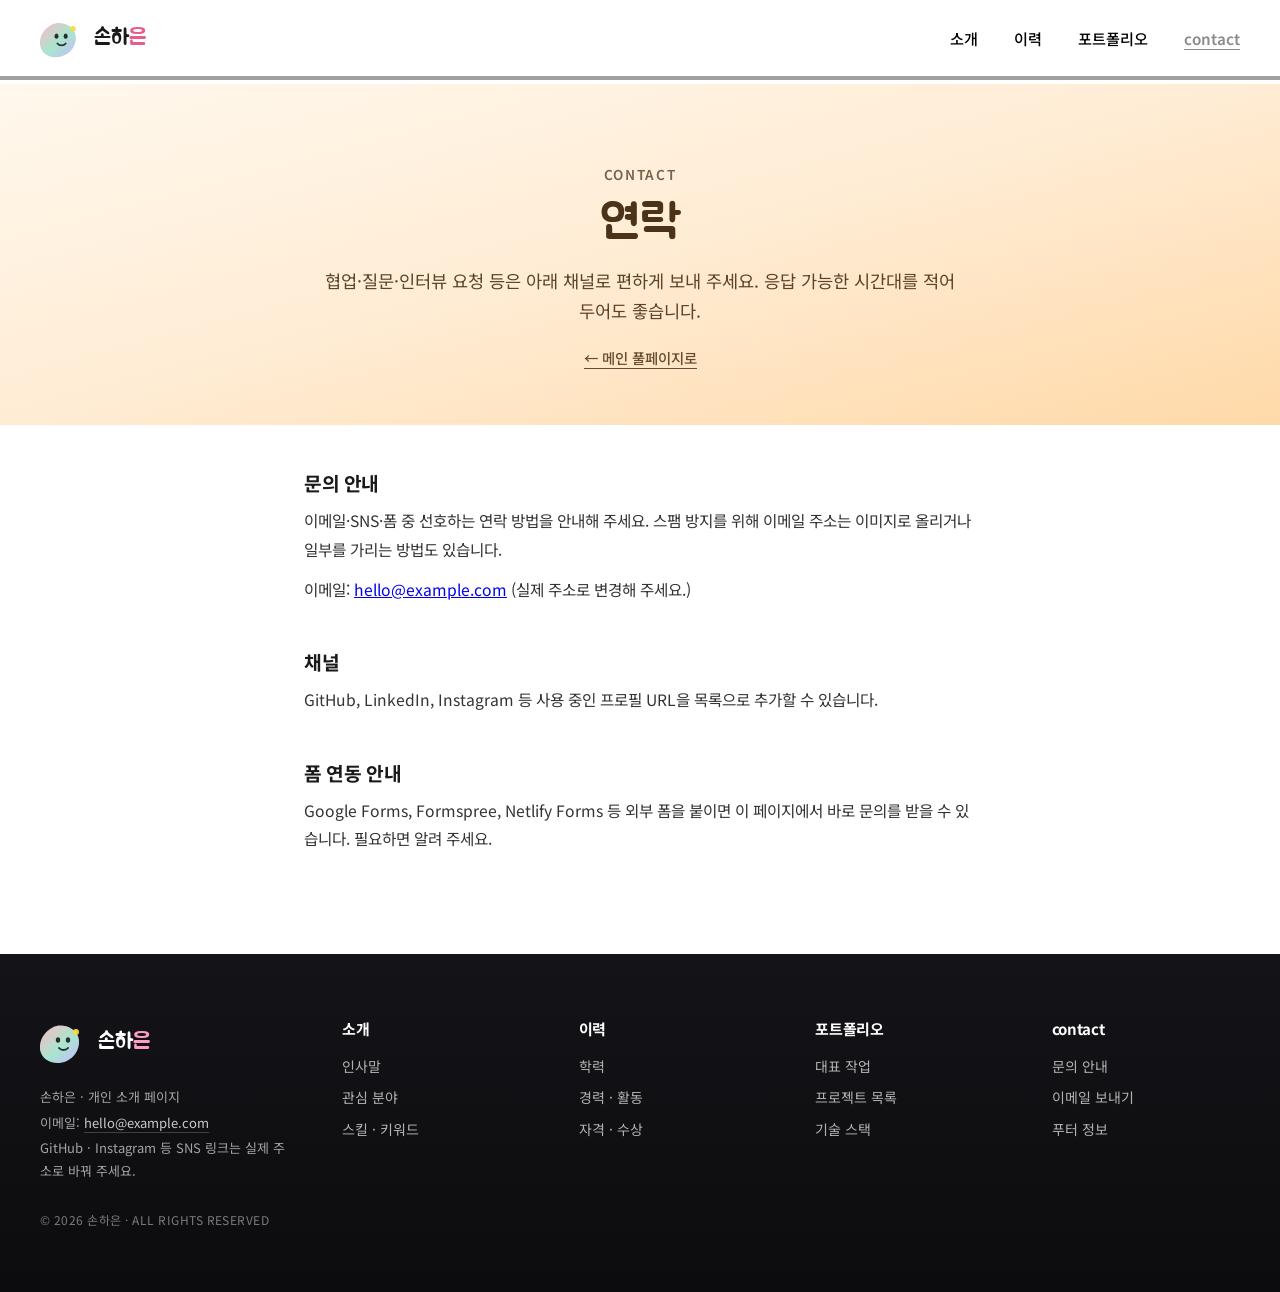
==== contact.html @ 25174fcb "first commit" ====
<!DOCTYPE html>
<html lang="ko" class="subpage">
<head>
    <meta charset="UTF-8">
    <meta name="viewport" content="width=device-width, initial-scale=1.0">
    <title>contact | 손하은</title>
    <link rel="preconnect" href="https://fonts.googleapis.com">
    <link rel="preconnect" href="https://fonts.gstatic.com" crossorigin>
    <link href="https://fonts.googleapis.com/css2?family=Jua&family=Noto+Sans+KR:wght@400;500;600;700&display=swap" rel="stylesheet">
    <link rel="stylesheet" href="styles.css">
</head>
<body>
    <header class="site-header">
        <div class="site-header__inner">
            <a href="index.html#intro" class="logo" aria-label="손하은 소개 페이지 홈">
                <svg class="logo__mark" viewBox="0 0 48 48" xmlns="http://www.w3.org/2000/svg" aria-hidden="true">
                    <defs>
                        <linearGradient id="blobGrad" x1="0%" y1="0%" x2="100%" y2="100%">
                            <stop offset="0%" style="stop-color: var(--logo-pink)" />
                            <stop offset="55%" style="stop-color: var(--logo-mint)" />
                            <stop offset="100%" style="stop-color: var(--logo-lavender)" />
                        </linearGradient>
                    </defs>
                    <path fill="url(#blobGrad)" d="M38.2 18.5c2.8 8.5-1.2 19.8-11.4 24.4-10.3 4.7-22.1 1.4-25.8-7.8-3.6-9.1 1.8-20.5 11.5-25.6 9.7-5.1 22.9.5 25.7 9z" />
                    <ellipse cx="18" cy="22" rx="2.2" ry="2.8" fill="#2d2d2d" />
                    <ellipse cx="28" cy="22" rx="2.2" ry="2.8" fill="#2d2d2d" />
                    <path d="M19 30c2.2 2.8 6.8 2.8 9 0" fill="none" stroke="#2d2d2d" stroke-width="2" stroke-linecap="round" />
                    <circle cx="36" cy="14" r="3" fill="#ffd93d" opacity="0.95" />
                </svg>
                <span class="logo__text">손하<span>은</span></span>
            </a>
            <nav aria-label="주요 메뉴">
                <ul class="nav">
                    <li><a href="intro.html">소개</a></li>
                    <li><a href="history.html">이력</a></li>
                    <li><a href="portfolio.html">포트폴리오</a></li>
                    <li><a href="contact.html" aria-current="page">contact</a></li>
                </ul>
            </nav>
        </div>
    </header>

    <main class="subpage-main">
        <header class="subpage-hero subpage-hero--contact">
            <p class="subpage-hero__eyebrow">Contact</p>
            <h1 class="subpage-hero__title">연락</h1>
            <p class="subpage-hero__lead">협업·질문·인터뷰 요청 등은 아래 채널로 편하게 보내 주세요. 응답 가능한 시간대를 적어 두어도 좋습니다.</p>
            <a href="index.html#contact" class="subpage-back">← 메인 풀페이지로</a>
        </header>

        <div class="subpage-sections">
            <article id="info" class="subpage-block">
                <h2>문의 안내</h2>
                <p>이메일·SNS·폼 중 선호하는 연락 방법을 안내해 주세요. 스팸 방지를 위해 이메일 주소는 이미지로 올리거나 일부를 가리는 방법도 있습니다.</p>
                <p>이메일: <a href="mailto:hello@example.com">hello@example.com</a> (실제 주소로 변경해 주세요.)</p>
            </article>
            <article id="channels" class="subpage-block">
                <h2>채널</h2>
                <p>GitHub, LinkedIn, Instagram 등 사용 중인 프로필 URL을 목록으로 추가할 수 있습니다.</p>
            </article>
            <article id="form-note" class="subpage-block">
                <h2>폼 연동 안내</h2>
                <p>Google Forms, Formspree, Netlify Forms 등 외부 폼을 붙이면 이 페이지에서 바로 문의를 받을 수 있습니다. 필요하면 알려 주세요.</p>
            </article>
        </div>
    </main>

    <footer class="page-footer">
        <div class="footer-grid">
            <div class="footer-brand">
                <a href="index.html#intro" class="footer-brand__logo" aria-label="손하은 소개 페이지 맨 위로">
                    <svg class="logo__mark" viewBox="0 0 48 48" xmlns="http://www.w3.org/2000/svg" aria-hidden="true">
                        <defs>
                            <linearGradient id="blobGradFooter" x1="0%" y1="0%" x2="100%" y2="100%">
                                <stop offset="0%" style="stop-color: var(--logo-pink)" />
                                <stop offset="55%" style="stop-color: var(--logo-mint)" />
                                <stop offset="100%" style="stop-color: var(--logo-lavender)" />
                            </linearGradient>
                        </defs>
                        <path fill="url(#blobGradFooter)" d="M38.2 18.5c2.8 8.5-1.2 19.8-11.4 24.4-10.3 4.7-22.1 1.4-25.8-7.8-3.6-9.1 1.8-20.5 11.5-25.6 9.7-5.1 22.9.5 25.7 9z" />
                        <ellipse cx="18" cy="22" rx="2.2" ry="2.8" fill="#2d2d2d" />
                        <ellipse cx="28" cy="22" rx="2.2" ry="2.8" fill="#2d2d2d" />
                        <path d="M19 30c2.2 2.8 6.8 2.8 9 0" fill="none" stroke="#2d2d2d" stroke-width="2" stroke-linecap="round" />
                        <circle cx="36" cy="14" r="3" fill="#ffd93d" opacity="0.95" />
                    </svg>
                    <span class="logo__text">손하<span>은</span></span>
                </a>
                <ul class="footer-brand__details">
                    <li>손하은 · 개인 소개 페이지</li>
                    <li>이메일: <a href="mailto:hello@example.com">hello@example.com</a></li>
                    <li>GitHub · Instagram 등 SNS 링크는 실제 주소로 바꿔 주세요.</li>
                </ul>
                <p class="footer-copy">© 2026 손하은 · ALL RIGHTS RESERVED</p>
            </div>
            <nav class="footer-col" aria-label="소개 하위 메뉴">
                <h3 class="footer-col__title">소개</h3>
                <ul class="footer-col__list">
                    <li><a href="intro.html#greeting">인사말</a></li>
                    <li><a href="intro.html#interests">관심 분야</a></li>
                    <li><a href="intro.html#skills">스킬 · 키워드</a></li>
                </ul>
            </nav>
            <nav class="footer-col" aria-label="이력 하위 메뉴">
                <h3 class="footer-col__title">이력</h3>
                <ul class="footer-col__list">
                    <li><a href="history.html#education">학력</a></li>
                    <li><a href="history.html#experience">경력 · 활동</a></li>
                    <li><a href="history.html#awards">자격 · 수상</a></li>
                </ul>
            </nav>
            <nav class="footer-col" aria-label="포트폴리오 하위 메뉴">
                <h3 class="footer-col__title">포트폴리오</h3>
                <ul class="footer-col__list">
                    <li><a href="portfolio.html#featured">대표 작업</a></li>
                    <li><a href="portfolio.html#projects">프로젝트 목록</a></li>
                    <li><a href="portfolio.html#stack">기술 스택</a></li>
                </ul>
            </nav>
            <nav class="footer-col" aria-label="연락 하위 메뉴">
                <h3 class="footer-col__title">contact</h3>
                <ul class="footer-col__list">
                    <li><a href="contact.html#info">문의 안내</a></li>
                    <li><a href="mailto:hello@example.com">이메일 보내기</a></li>
                    <li><a href="index.html#site-footer">푸터 정보</a></li>
                </ul>
            </nav>
        </div>
    </footer>
</body>
</html>
---- styles.css ----
﻿:root {
            --header-border: #a0a0a0;
            --header-pad-y: 1rem;
            --logo-pink: #ffb7c5;
            --logo-mint: #a8e6cf;
            --logo-lavender: #c9b8ff;
            --snap-stop: always;
        }

        * {
            box-sizing: border-box;
        }

        html {
            scroll-behavior: smooth;
            scroll-snap-type: y mandatory;
        }

        @media (prefers-reduced-motion: reduce) {
            html {
                scroll-behavior: auto;
                scroll-snap-type: none;
            }

            .full-section,
            .anim-text,
            .anim-text__word {
                animation: none !important;
                transition: none !important;
                opacity: 1 !important;
                transform: none !important;
                filter: none !important;
            }

            .section-visual img {
                transform: none !important;
                transition: none !important;
            }
        }

        body {
            margin: 0;
            font-family: "Noto Sans KR", -apple-system, BlinkMacSystemFont, system-ui, sans-serif;
            color: #1a1a1a;
            background: #fff;
        }

        .site-header {
            position: fixed;
            top: 0;
            left: 0;
            right: 0;
            z-index: 100;
            margin: 0 auto;
            padding: var(--header-pad-y) 1.5rem 0;
            border-bottom: 4px solid var(--header-border);
            background: #fff;
        }

        .site-header__inner {
            max-width: 1200px;
            margin: 0 auto;
            display: flex;
            align-items: center;
            justify-content: space-between;
            gap: 1.5rem;
            padding-bottom: 1rem;
        }

        .logo {
            display: inline-flex;
            align-items: center;
            gap: 0.65rem;
            text-decoration: none;
            color: inherit;
        }

        .logo__mark {
            flex-shrink: 0;
            width: 44px;
            height: 44px;
        }

        .logo__text {
            font-family: "Jua", "Noto Sans KR", sans-serif;
            font-size: 1.35rem;
            letter-spacing: -0.02em;
            line-height: 1;
        }

        .logo__text span {
            color: #e85d8c;
        }

        .nav {
            display: flex;
            flex-wrap: wrap;
            align-items: center;
            justify-content: flex-end;
            gap: clamp(0.75rem, 3vw, 2.25rem);
            list-style: none;
            margin: 0;
            padding: 0;
        }

        .nav a {
            color: #000;
            text-decoration: none;
            font-weight: 500;
            font-size: 0.95rem;
            transition: opacity 0.15s ease;
        }

        .nav a:hover,
        .nav a:focus-visible {
            opacity: 0.55;
        }

        .nav a:focus-visible {
            outline: 2px solid #000;
            outline-offset: 3px;
        }

        .full-section {
            min-height: 100vh;
            min-height: 100dvh;
            scroll-snap-align: start;
            scroll-snap-stop: var(--snap-stop);
            scroll-margin-top: 0;
            display: flex;
            align-items: center;
            justify-content: center;
            padding: 6.5rem 1.5rem 3rem;
            position: relative;
            overflow: hidden;
        }

        .full-section__inner {
            max-width: 720px;
            width: 100%;
            text-align: center;
        }

        .full-section--intro {
            background: linear-gradient(165deg, #fff0f5 0%, #ffe4ec 45%, #ffd6e4 100%);
            color: #3d1f2e;
        }

        .full-section--history {
            background: linear-gradient(165deg, #e8faf3 0%, #d4f5e8 50%, #b8ebd4 100%);
            color: #1e3d32;
        }

        .full-section--portfolio {
            background: linear-gradient(165deg, #f3edff 0%, #e8deff 45%, #d4c4ff 100%);
            color: #2d2450;
        }

        .full-section--contact {
            background: linear-gradient(165deg, #fff8ed 0%, #ffecd4 50%, #ffd9a8 100%);
            color: #4a3318;
        }

        .full-section--footer {
            background: linear-gradient(180deg, #141418 0%, #0c0c0f 100%);
            color: rgba(255, 255, 255, 0.92);
            align-items: flex-start;
            padding-top: 6.5rem;
            padding-bottom: 2.5rem;
        }

        @media (min-width: 960px) {
            .full-section--footer {
                align-items: center;
            }
        }

        .full-section__inner--wide {
            max-width: 1200px;
            width: 100%;
            margin: 0 auto;
            text-align: left;
        }

        .footer-grid {
            display: grid;
            grid-template-columns: minmax(0, 1.35fr) repeat(4, minmax(0, 1fr));
            gap: clamp(1.75rem, 4vw, 3rem);
            align-items: start;
        }

        .footer-brand__logo {
            display: inline-flex;
            align-items: center;
            gap: 0.65rem;
            text-decoration: none;
            color: #fff;
            margin-bottom: 1.25rem;
        }

        .footer-brand__logo .logo__text span {
            color: #ff9ec4;
        }

        .footer-brand__logo .logo__mark {
            width: 48px;
            height: 48px;
        }

        .footer-brand__details {
            margin: 0;
            padding: 0;
            list-style: none;
            font-size: 0.8125rem;
            line-height: 1.75;
            color: rgba(255, 255, 255, 0.62);
        }

        .footer-brand__details li + li {
            margin-top: 0.2rem;
        }

        .footer-brand__details a {
            color: rgba(255, 255, 255, 0.78);
            text-decoration: none;
            border-bottom: 1px solid rgba(255, 255, 255, 0.2);
            transition: color 0.15s ease, border-color 0.15s ease;
        }

        .footer-brand__details a:hover,
        .footer-brand__details a:focus-visible {
            color: #fff;
            border-color: rgba(255, 255, 255, 0.45);
        }

        .footer-copy {
            margin: 1.75rem 0 0;
            font-size: 0.75rem;
            letter-spacing: 0.04em;
            color: rgba(255, 255, 255, 0.45);
        }

        .footer-col__title {
            margin: 0 0 1rem;
            font-size: 0.9375rem;
            font-weight: 700;
            color: #fff;
            letter-spacing: -0.02em;
        }

        .footer-col__list {
            margin: 0;
            padding: 0;
            list-style: none;
            font-size: 0.875rem;
            line-height: 1.65;
        }

        .footer-col__list li + li {
            margin-top: 0.55rem;
        }

        .footer-col__list a {
            color: rgba(255, 255, 255, 0.68);
            text-decoration: none;
            transition: color 0.15s ease, transform 0.15s ease;
        }

        .footer-col__list a:hover,
        .footer-col__list a:focus-visible {
            color: #fff;
        }

        .footer-col__list a:focus-visible {
            outline: 2px solid rgba(255, 255, 255, 0.5);
            outline-offset: 3px;
        }

        @media (max-width: 959px) {
            .footer-grid {
                grid-template-columns: repeat(2, minmax(0, 1fr));
            }

            .footer-brand {
                grid-column: 1 / -1;
            }
        }

        @media (max-width: 520px) {
            .footer-grid {
                grid-template-columns: 1fr;
            }
        }

        .section-eyebrow {
            font-size: 0.85rem;
            font-weight: 600;
            letter-spacing: 0.12em;
            text-transform: uppercase;
            opacity: 0.75;
            margin: 0 0 0.75rem;
        }

        .section-title {
            font-family: "Jua", "Noto Sans KR", sans-serif;
            font-size: clamp(2rem, 6vw, 3.25rem);
            font-weight: 400;
            line-height: 1.2;
            margin: 0 0 1.25rem;
            perspective: 520px;
        }

        .section-lead {
            font-size: clamp(1rem, 2.4vw, 1.15rem);
            line-height: 1.75;
            margin: 0;
            max-width: 34em;
            margin-inline: auto;
            opacity: 0.92;
        }

        .section-visual {
            margin: 0 auto 1.5rem;
            max-width: min(100%, 440px);
            border-radius: 1.35rem;
            overflow: hidden;
            aspect-ratio: 4 / 3;
            box-shadow:
                0 20px 44px rgba(45, 36, 62, 0.12),
                0 0 0 1px rgba(255, 255, 255, 0.35) inset;
        }

        .full-section--intro .section-visual {
            box-shadow: 0 22px 48px rgba(122, 47, 79, 0.2);
        }

        .full-section--history .section-visual {
            box-shadow: 0 22px 48px rgba(30, 61, 50, 0.16);
        }

        .full-section--portfolio .section-visual {
            box-shadow: 0 22px 48px rgba(45, 36, 80, 0.18);
        }

        .full-section--contact .section-visual {
            box-shadow: 0 22px 48px rgba(74, 51, 24, 0.16);
        }

        .section-visual img {
            width: 100%;
            height: 100%;
            object-fit: cover;
            display: block;
        }

        @media (prefers-reduced-motion: no-preference) {
            .section-visual img {
                transform: scale(1.05);
                transition: transform 0.85s cubic-bezier(0.22, 1, 0.36, 1);
            }

            .full-section.is-visible .section-visual img {
                transform: scale(1);
            }
        }

        .footer-mood {
            margin: 0 0 1.25rem;
            border-radius: 0.875rem;
            overflow: hidden;
            aspect-ratio: 16 / 9;
            max-height: 148px;
            box-shadow: 0 14px 36px rgba(0, 0, 0, 0.4);
        }

        .footer-mood img {
            width: 100%;
            height: 100%;
            object-fit: cover;
            display: block;
        }

        /* ?띿뒪???좊땲硫붿씠?? 吏꾩엯 ??*/
        .anim-text {
            opacity: 0;
            transform: translateY(1.5rem);
            filter: blur(6px);
            transition:
                opacity 0.75s cubic-bezier(0.22, 1, 0.36, 1),
                transform 0.75s cubic-bezier(0.22, 1, 0.36, 1),
                filter 0.65s ease;
        }

        .full-section.is-visible .anim-text {
            opacity: 1;
            transform: translateY(0);
            filter: blur(0);
        }

        .anim-text--delay-1 { transition-delay: 0.12s; }
        .anim-text--delay-2 { transition-delay: 0.24s; }
        .anim-text--delay-3 { transition-delay: 0.36s; }

        .anim-text__word {
            display: inline-block;
            opacity: 0;
            transform: translateY(0.85em) rotateX(-22deg);
            transition:
                opacity 0.55s cubic-bezier(0.34, 1.2, 0.64, 1),
                transform 0.65s cubic-bezier(0.34, 1.2, 0.64, 1);
        }

        .full-section.is-visible .anim-text__word {
            opacity: 1;
            transform: translateY(0) rotateX(0deg);
        }

        .full-section.is-visible .anim-text__word:nth-child(1) { transition-delay: 0.05s; }
        .full-section.is-visible .anim-text__word:nth-child(2) { transition-delay: 0.12s; }
        .full-section.is-visible .anim-text__word:nth-child(3) { transition-delay: 0.19s; }
        .full-section.is-visible .anim-text__word:nth-child(4) { transition-delay: 0.26s; }
        .full-section.is-visible .anim-text__word:nth-child(5) { transition-delay: 0.33s; }
        .full-section.is-visible .anim-text__word:nth-child(6) { transition-delay: 0.4s; }

        @media (max-width: 520px) {
            .site-header__inner {
                flex-direction: column;
                align-items: flex-start;
            }

            .nav {
                width: 100%;
                justify-content: flex-start;
            }
        }

/* ---- Subpages ---- */
html.subpage {
    scroll-snap-type: none;
}

.nav a[aria-current="page"] {
    opacity: 0.45;
    text-decoration: underline;
    text-underline-offset: 0.25em;
    font-weight: 600;
}

.subpage-main {
    padding-top: 5.25rem;
}

.subpage-hero {
    padding: clamp(3rem, 8vw, 5rem) 1.5rem clamp(2.25rem, 5vw, 3.5rem);
    text-align: center;
}

.subpage-hero--intro {
    background: linear-gradient(165deg, #fff0f5 0%, #ffe4ec 45%, #ffd6e4 100%);
    color: #3d1f2e;
}

.subpage-hero--history {
    background: linear-gradient(165deg, #e8faf3 0%, #d4f5e8 50%, #b8ebd4 100%);
    color: #1e3d32;
}

.subpage-hero--portfolio {
    background: linear-gradient(165deg, #f3edff 0%, #e8deff 45%, #d4c4ff 100%);
    color: #2d2450;
}

.subpage-hero--contact {
    background: linear-gradient(165deg, #fff8ed 0%, #ffecd4 50%, #ffd9a8 100%);
    color: #4a3318;
}

.subpage-hero__eyebrow {
    font-size: 0.85rem;
    font-weight: 600;
    letter-spacing: 0.12em;
    text-transform: uppercase;
    opacity: 0.75;
    margin: 0 0 0.75rem;
}

.subpage-hero__title {
    font-family: "Jua", "Noto Sans KR", sans-serif;
    font-size: clamp(2rem, 6vw, 3rem);
    font-weight: 400;
    line-height: 1.2;
    margin: 0 0 0.75rem;
}

.subpage-hero__lead {
    font-size: clamp(1rem, 2.2vw, 1.1rem);
    line-height: 1.7;
    margin: 0 auto;
    max-width: 36em;
    opacity: 0.9;
}

.subpage-back {
    display: inline-block;
    margin-top: 1.35rem;
    font-size: 0.9rem;
    font-weight: 500;
    color: inherit;
    opacity: 0.85;
    text-decoration: none;
    border-bottom: 1px solid currentColor;
}

.subpage-back:hover,
.subpage-back:focus-visible {
    opacity: 1;
}

.subpage-sections {
    max-width: 720px;
    margin: 0 auto;
    padding: 2.75rem 1.5rem 3.5rem;
}

.subpage-block {
    margin-bottom: 2.75rem;
    scroll-margin-top: 5.5rem;
}

.subpage-block h2 {
    font-size: 1.2rem;
    font-weight: 700;
    margin: 0 0 0.65rem;
    letter-spacing: -0.02em;
}

.subpage-block p {
    margin: 0;
    line-height: 1.8;
    color: #333;
    font-size: 0.98rem;
}

.subpage-block p + p {
    margin-top: 0.75rem;
}

.page-footer {
    padding: clamp(2.5rem, 5vw, 4rem) 1.5rem;
    background: linear-gradient(180deg, #141418 0%, #0c0c0f 100%);
    color: rgba(255, 255, 255, 0.92);
}

.page-footer .footer-grid {
    max-width: 1200px;
    margin: 0 auto;
}
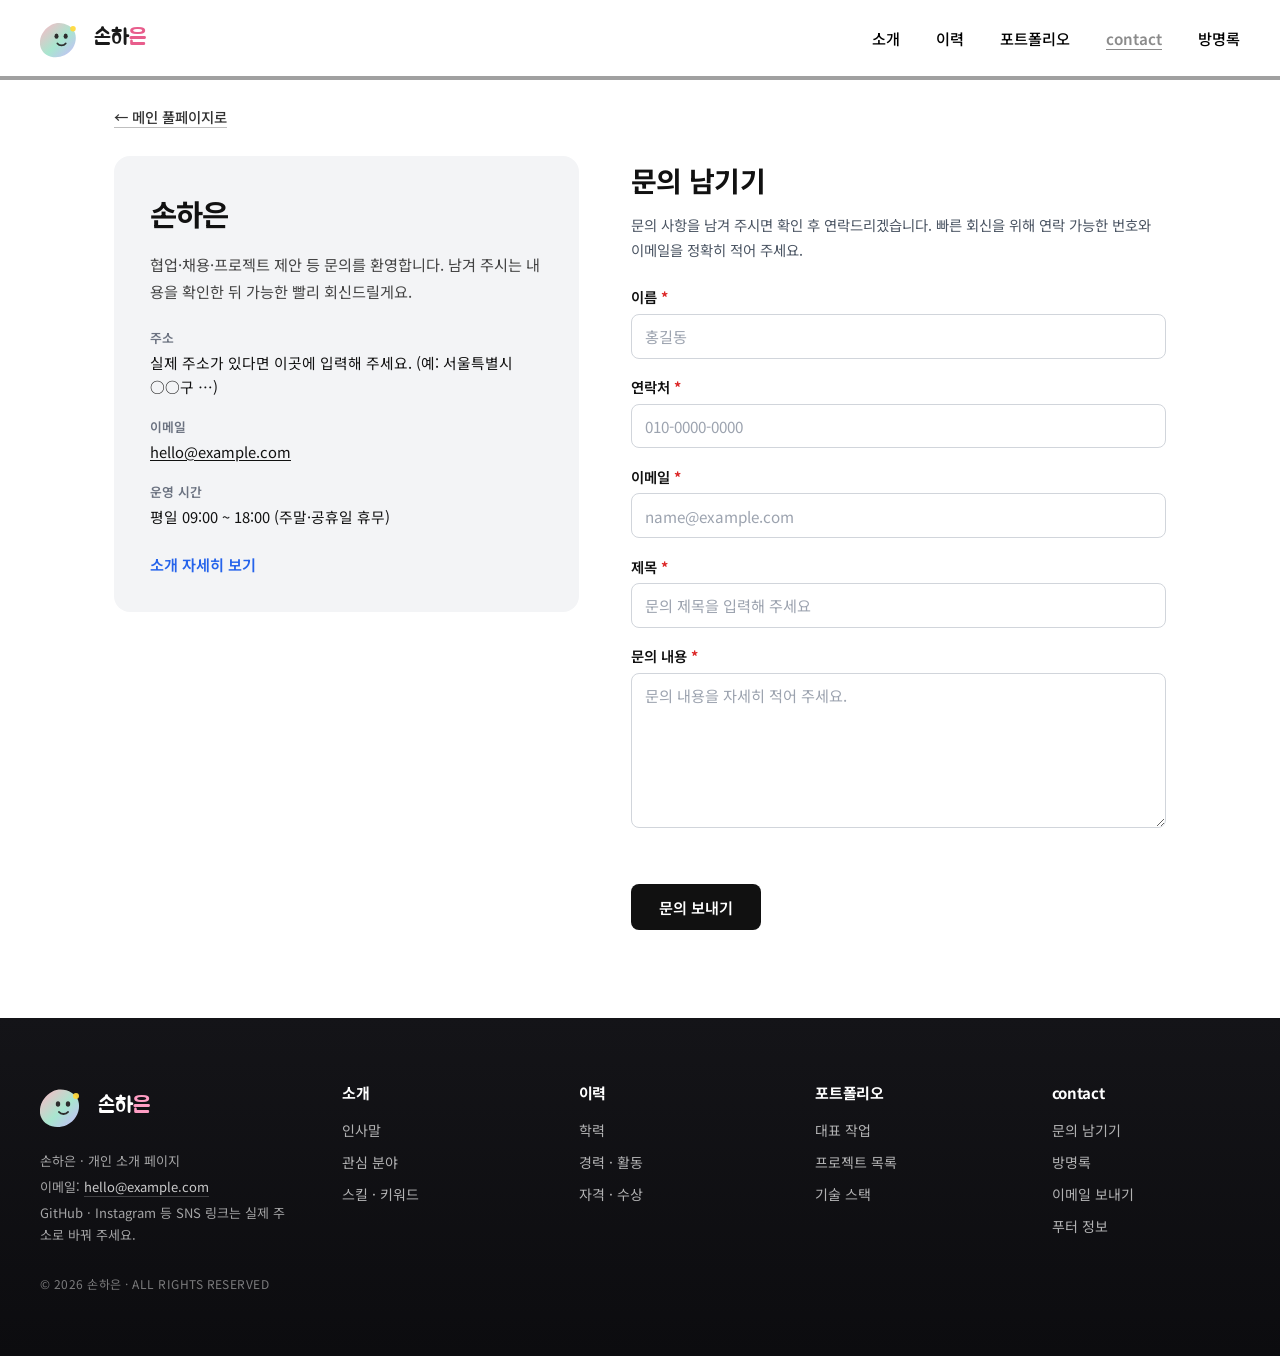
==== commit 09acdfec: "fix:modi" ====
--- a/contact.html
+++ b/contact.html
@@ -3,7 +3,7 @@
 <head>
     <meta charset="UTF-8">
     <meta name="viewport" content="width=device-width, initial-scale=1.0">
-    <title>contact | 손하은</title>
+    <title>문의하기 | 손하은</title>
     <link rel="preconnect" href="https://fonts.googleapis.com">
     <link rel="preconnect" href="https://fonts.gstatic.com" crossorigin>
     <link href="https://fonts.googleapis.com/css2?family=Jua&family=Noto+Sans+KR:wght@400;500;600;700&display=swap" rel="stylesheet">
@@ -35,33 +35,72 @@
                     <li><a href="history.html">이력</a></li>
                     <li><a href="portfolio.html">포트폴리오</a></li>
                     <li><a href="contact.html" aria-current="page">contact</a></li>
+                    <li><a href="guestbook.html">방명록</a></li>
                 </ul>
             </nav>
         </div>
     </header>
 
-    <main class="subpage-main">
-        <header class="subpage-hero subpage-hero--contact">
-            <p class="subpage-hero__eyebrow">Contact</p>
-            <h1 class="subpage-hero__title">연락</h1>
-            <p class="subpage-hero__lead">협업·질문·인터뷰 요청 등은 아래 채널로 편하게 보내 주세요. 응답 가능한 시간대를 적어 두어도 좋습니다.</p>
-            <a href="index.html#contact" class="subpage-back">← 메인 풀페이지로</a>
-        </header>
-
-        <div class="subpage-sections">
-            <article id="info" class="subpage-block">
-                <h2>문의 안내</h2>
-                <p>이메일·SNS·폼 중 선호하는 연락 방법을 안내해 주세요. 스팸 방지를 위해 이메일 주소는 이미지로 올리거나 일부를 가리는 방법도 있습니다.</p>
-                <p>이메일: <a href="mailto:hello@example.com">hello@example.com</a> (실제 주소로 변경해 주세요.)</p>
-            </article>
-            <article id="channels" class="subpage-block">
-                <h2>채널</h2>
-                <p>GitHub, LinkedIn, Instagram 등 사용 중인 프로필 URL을 목록으로 추가할 수 있습니다.</p>
-            </article>
-            <article id="form-note" class="subpage-block">
-                <h2>폼 연동 안내</h2>
-                <p>Google Forms, Formspree, Netlify Forms 등 외부 폼을 붙이면 이 페이지에서 바로 문의를 받을 수 있습니다. 필요하면 알려 주세요.</p>
-            </article>
+    <main class="subpage-main subpage-main--contact" id="inquiry">
+        <div class="contact-page">
+            <a href="index.html#contact" class="contact-page__back">← 메인 풀페이지로</a>
+
+            <div class="contact-layout">
+                <aside class="contact-aside" aria-labelledby="contact-aside-title">
+                    <h1 id="contact-aside-title" class="contact-aside__title">손하은</h1>
+                    <p class="contact-aside__text">
+                        협업·채용·프로젝트 제안 등 문의를 환영합니다. 남겨 주시는 내용을 확인한 뒤 가능한 빨리 회신드릴게요.
+                    </p>
+                    <dl class="contact-details">
+                        <div class="contact-details__row">
+                            <dt class="contact-details__label">주소</dt>
+                            <dd class="contact-details__value">실제 주소가 있다면 이곳에 입력해 주세요. (예: 서울특별시 ○○구 …)</dd>
+                        </div>
+                        <div class="contact-details__row">
+                            <dt class="contact-details__label">이메일</dt>
+                            <dd class="contact-details__value"><a href="mailto:hello@example.com">hello@example.com</a></dd>
+                        </div>
+                        <div class="contact-details__row">
+                            <dt class="contact-details__label">운영 시간</dt>
+                            <dd class="contact-details__value">평일 09:00 ~ 18:00 (주말·공휴일 휴무)</dd>
+                        </div>
+                    </dl>
+                    <p class="contact-aside__link-wrap">
+                        <a href="intro.html" class="contact-aside__link">소개 자세히 보기</a>
+                    </p>
+                </aside>
+
+                <div class="contact-form-column">
+                    <h2 class="contact-form__title">문의 남기기</h2>
+                    <p class="contact-form__lead">
+                        문의 사항을 남겨 주시면 확인 후 연락드리겠습니다. 빠른 회신을 위해 연락 가능한 번호와 이메일을 정확히 적어 주세요.
+                    </p>
+                    <form class="contact-form" id="contact-form" action="#" method="post" novalidate>
+                        <div class="form-group">
+                            <label class="form-label" for="cf-name">이름 <span class="form-required" aria-hidden="true">*</span></label>
+                            <input class="form-input" type="text" id="cf-name" name="name" required autocomplete="name" placeholder="홍길동" />
+                        </div>
+                        <div class="form-group">
+                            <label class="form-label" for="cf-phone">연락처 <span class="form-required" aria-hidden="true">*</span></label>
+                            <input class="form-input" type="tel" id="cf-phone" name="phone" required autocomplete="tel" placeholder="010-0000-0000" />
+                        </div>
+                        <div class="form-group">
+                            <label class="form-label" for="cf-email">이메일 <span class="form-required" aria-hidden="true">*</span></label>
+                            <input class="form-input" type="email" id="cf-email" name="email" required autocomplete="email" placeholder="name@example.com" />
+                        </div>
+                        <div class="form-group">
+                            <label class="form-label" for="cf-subject">제목 <span class="form-required" aria-hidden="true">*</span></label>
+                            <input class="form-input" type="text" id="cf-subject" name="subject" required placeholder="문의 제목을 입력해 주세요" />
+                        </div>
+                        <div class="form-group">
+                            <label class="form-label" for="cf-message">문의 내용 <span class="form-required" aria-hidden="true">*</span></label>
+                            <textarea class="form-textarea" id="cf-message" name="message" required rows="6" placeholder="문의 내용을 자세히 적어 주세요."></textarea>
+                        </div>
+                        <p class="form-note" id="form-submit-note" role="status" aria-live="polite"></p>
+                        <button type="submit" class="form-submit">문의 보내기</button>
+                    </form>
+                </div>
+            </div>
         </div>
     </main>
 
@@ -118,13 +157,47 @@
             </nav>
             <nav class="footer-col" aria-label="연락 하위 메뉴">
                 <h3 class="footer-col__title">contact</h3>
-                <ul class="footer-col__list">
-                    <li><a href="contact.html#info">문의 안내</a></li>
-                    <li><a href="mailto:hello@example.com">이메일 보내기</a></li>
-                    <li><a href="index.html#site-footer">푸터 정보</a></li>
-                </ul>
+                    <ul class="footer-col__list">
+                        <li><a href="contact.html#inquiry">문의 남기기</a></li>
+                        <li><a href="guestbook.html">방명록</a></li>
+                        <li><a href="mailto:hello@example.com">이메일 보내기</a></li>
+                        <li><a href="index.html#site-footer">푸터 정보</a></li>
+                    </ul>
             </nav>
         </div>
     </footer>
+
+    <script>
+        (function () {
+            var form = document.getElementById("contact-form");
+            var note = document.getElementById("form-submit-note");
+            var mailTo = "hello@example.com";
+
+            form.addEventListener("submit", function (e) {
+                e.preventDefault();
+                if (!form.reportValidity()) return;
+
+                var name = document.getElementById("cf-name").value.trim();
+                var phone = document.getElementById("cf-phone").value.trim();
+                var email = document.getElementById("cf-email").value.trim();
+                var subject = document.getElementById("cf-subject").value.trim();
+                var message = document.getElementById("cf-message").value.trim();
+
+                var body =
+                    "이름: " + name + "\n" +
+                    "연락처: " + phone + "\n" +
+                    "이메일: " + email + "\n\n" +
+                    message;
+
+                var href =
+                    "mailto:" + encodeURIComponent(mailTo) +
+                    "?subject=" + encodeURIComponent("[문의] " + subject) +
+                    "&body=" + encodeURIComponent(body);
+
+                note.textContent = "메일 앱이 열리면 발송을 완료해 주세요. 열리지 않으면 " + mailTo + " 로 직접 보내 주세요.";
+                window.location.href = href;
+            });
+        })();
+    </script>
 </body>
 </html>
--- a/styles.css
+++ b/styles.css
@@ -434,6 +434,153 @@
             }
         }
 
+/* ---- Portfolio swipe (기획 결과물) ---- */
+.full-section__inner--portfolio {
+    max-width: min(100%, 920px);
+}
+
+.portfolio-swipe-wrap {
+    margin-top: 1.5rem;
+    width: 100%;
+    text-align: center;
+}
+
+.portfolio-swipe-hint {
+    margin: 0 0 0.65rem;
+    font-size: 0.8rem;
+    font-weight: 500;
+    opacity: 0.72;
+}
+
+.portfolio-swipe {
+    display: flex;
+    gap: 1rem;
+    overflow-x: auto;
+    scroll-snap-type: x mandatory;
+    scroll-padding-inline: 1.25rem;
+    padding: 0.35rem 1.25rem 1rem;
+    margin: 0 -0.5rem;
+    -webkit-overflow-scrolling: touch;
+    overscroll-behavior-x: contain;
+    touch-action: pan-x pinch-zoom;
+    scrollbar-color: rgba(45, 36, 80, 0.35) transparent;
+    outline: none;
+}
+
+.portfolio-swipe:focus-visible {
+    box-shadow: 0 0 0 2px #2d2450;
+    border-radius: 0.75rem;
+}
+
+.portfolio-swipe::-webkit-scrollbar {
+    height: 7px;
+}
+
+.portfolio-swipe::-webkit-scrollbar-thumb {
+    background: rgba(45, 36, 80, 0.35);
+    border-radius: 999px;
+}
+
+.portfolio-swipe__slide {
+    scroll-snap-align: center;
+    flex: 0 0 min(86vw, 300px);
+    max-width: 300px;
+}
+
+.portfolio-card {
+    height: 100%;
+    text-align: left;
+    background: rgba(255, 255, 255, 0.58);
+    border-radius: 1.15rem;
+    overflow: hidden;
+    box-shadow:
+        0 16px 36px rgba(45, 36, 80, 0.14),
+        0 0 0 1px rgba(255, 255, 255, 0.5) inset;
+}
+
+.portfolio-card__media {
+    margin: 0;
+    aspect-ratio: 16 / 10;
+    overflow: hidden;
+}
+
+.portfolio-card__media img {
+    width: 100%;
+    height: 100%;
+    object-fit: cover;
+    display: block;
+}
+
+.portfolio-card__body {
+    padding: 1rem 1.1rem 1.15rem;
+}
+
+.portfolio-card__tag {
+    display: inline-block;
+    font-size: 0.72rem;
+    font-weight: 700;
+    letter-spacing: 0.06em;
+    text-transform: uppercase;
+    color: #5c4a9e;
+    margin-bottom: 0.35rem;
+}
+
+.portfolio-card__title {
+    margin: 0 0 0.45rem;
+    font-size: 1.05rem;
+    font-weight: 700;
+    line-height: 1.35;
+    color: #2d2450;
+}
+
+.portfolio-card__desc {
+    margin: 0;
+    font-size: 0.875rem;
+    line-height: 1.65;
+    color: #3d3558;
+    opacity: 0.92;
+}
+
+.portfolio-swipe__dots {
+    display: flex;
+    justify-content: center;
+    gap: 0.45rem;
+    margin-top: 0.35rem;
+    padding-bottom: 0.15rem;
+}
+
+.portfolio-swipe__dot {
+    width: 8px;
+    height: 8px;
+    padding: 0;
+    border: none;
+    border-radius: 50%;
+    background: rgba(45, 36, 80, 0.28);
+    cursor: pointer;
+    transition: transform 0.15s ease, background 0.15s ease;
+}
+
+.portfolio-swipe__dot:hover,
+.portfolio-swipe__dot:focus-visible {
+    background: rgba(45, 36, 80, 0.5);
+    transform: scale(1.15);
+}
+
+.portfolio-swipe__dot.is-active {
+    background: #2d2450;
+    transform: scale(1.2);
+}
+
+@media (prefers-reduced-motion: reduce) {
+    .portfolio-swipe {
+        scroll-behavior: auto;
+    }
+
+    .portfolio-swipe__dot {
+        transition: none;
+    }
+}
+
 /* ---- Subpages ---- */
 html.subpage {
     scroll-snap-type: none;
@@ -555,3 +702,386 @@
     max-width: 1200px;
     margin: 0 auto;
 }
+
+/* ---- Contact inquiry page ---- */
+.subpage-main--contact {
+    background: #fff;
+    padding-top: 5.25rem;
+    padding-bottom: 3rem;
+}
+
+.contact-page {
+    max-width: 1100px;
+    margin: 0 auto;
+    padding: 1.25rem 1.5rem 2.5rem;
+}
+
+.contact-page__back {
+    display: inline-block;
+    margin-bottom: 1.75rem;
+    font-size: 0.9rem;
+    font-weight: 500;
+    color: #333;
+    text-decoration: none;
+    border-bottom: 1px solid rgba(0, 0, 0, 0.25);
+}
+
+.contact-page__back:hover,
+.contact-page__back:focus-visible {
+    color: #000;
+    border-bottom-color: #000;
+}
+
+.contact-layout {
+    display: grid;
+    grid-template-columns: minmax(0, 1fr) minmax(0, 1.15fr);
+    gap: clamp(1.75rem, 4vw, 3.5rem);
+    align-items: start;
+}
+
+@media (max-width: 880px) {
+    .contact-layout {
+        grid-template-columns: 1fr;
+    }
+}
+
+.contact-aside {
+    background: #f3f4f6;
+    border-radius: 1rem;
+    padding: clamp(1.5rem, 4vw, 2.25rem);
+}
+
+.contact-aside__title {
+    margin: 0 0 1rem;
+    font-size: clamp(1.5rem, 3.5vw, 1.85rem);
+    font-weight: 700;
+    letter-spacing: -0.03em;
+    color: #111;
+}
+
+.contact-aside__text {
+    margin: 0 0 1.5rem;
+    font-size: 0.95rem;
+    line-height: 1.75;
+    color: #444;
+}
+
+.contact-details {
+    margin: 0;
+    padding: 0;
+}
+
+.contact-details__row {
+    margin-bottom: 1.15rem;
+}
+
+.contact-details__row:last-of-type {
+    margin-bottom: 0;
+}
+
+.contact-details__label {
+    margin: 0 0 0.25rem;
+    font-size: 0.8rem;
+    font-weight: 600;
+    color: #6b7280;
+}
+
+.contact-details__value {
+    margin: 0;
+    font-size: 0.92rem;
+    line-height: 1.6;
+    color: #111;
+}
+
+.contact-details__value a {
+    color: #111;
+    text-decoration: underline;
+    text-underline-offset: 2px;
+}
+
+.contact-aside__link-wrap {
+    margin: 1.5rem 0 0;
+}
+
+.contact-aside__link {
+    font-size: 0.95rem;
+    font-weight: 600;
+    color: #2563eb;
+    text-decoration: none;
+}
+
+.contact-aside__link:hover,
+.contact-aside__link:focus-visible {
+    text-decoration: underline;
+}
+
+.contact-form-column {
+    padding-top: 0.25rem;
+}
+
+.contact-form__title {
+    margin: 0 0 0.75rem;
+    font-size: clamp(1.45rem, 3.2vw, 1.75rem);
+    font-weight: 700;
+    letter-spacing: -0.02em;
+    color: #111;
+}
+
+.contact-form__lead {
+    margin: 0 0 1.5rem;
+    font-size: 0.9rem;
+    line-height: 1.75;
+    color: #4b5563;
+}
+
+.contact-form {
+    display: flex;
+    flex-direction: column;
+    gap: 1.1rem;
+}
+
+.form-group {
+    display: flex;
+    flex-direction: column;
+    gap: 0.4rem;
+}
+
+.form-label {
+    font-size: 0.9rem;
+    font-weight: 600;
+    color: #111;
+}
+
+.form-required {
+    color: #dc2626;
+    font-weight: 700;
+}
+
+.form-input,
+.form-textarea {
+    width: 100%;
+    padding: 0.65rem 0.85rem;
+    font-family: inherit;
+    font-size: 0.95rem;
+    color: #111;
+    background: #fff;
+    border: 1px solid #d1d5db;
+    border-radius: 0.5rem;
+    transition: border-color 0.15s ease, box-shadow 0.15s ease;
+}
+
+.form-input::placeholder,
+.form-textarea::placeholder {
+    color: #9ca3af;
+}
+
+.form-input:hover,
+.form-textarea:hover {
+    border-color: #9ca3af;
+}
+
+.form-input:focus,
+.form-textarea:focus {
+    outline: none;
+    border-color: #2563eb;
+    box-shadow: 0 0 0 3px rgba(37, 99, 235, 0.15);
+}
+
+.form-textarea {
+    resize: vertical;
+    min-height: 140px;
+}
+
+.form-note {
+    margin: 0;
+    min-height: 1.25em;
+    font-size: 0.85rem;
+    color: #4b5563;
+}
+
+.form-submit {
+    align-self: flex-start;
+    margin-top: 0.25rem;
+    padding: 0.75rem 1.75rem;
+    font-family: inherit;
+    font-size: 0.95rem;
+    font-weight: 600;
+    color: #fff;
+    background: #111;
+    border: none;
+    border-radius: 0.5rem;
+    cursor: pointer;
+    transition: background 0.15s ease, transform 0.1s ease;
+}
+
+.form-submit:hover {
+    background: #374151;
+}
+
+.form-submit:focus-visible {
+    outline: none;
+    box-shadow: 0 0 0 3px rgba(17, 24, 39, 0.25);
+}
+
+.form-submit:active {
+    transform: scale(0.98);
+}
+
+@media (prefers-reduced-motion: reduce) {
+    .form-submit {
+        transition: none;
+    }
+
+    .form-submit:active {
+        transform: none;
+    }
+}
+
+/* ---- Guestbook (방명록) ---- */
+.subpage-main--guestbook {
+    background: #fff;
+    padding-top: 5.25rem;
+    padding-bottom: 3rem;
+}
+
+.guestbook-page {
+    max-width: 1000px;
+    margin: 0 auto;
+    padding: 1.25rem 1.5rem 2.5rem;
+}
+
+.guestbook-page__back {
+    display: inline-block;
+    margin-bottom: 1.75rem;
+    font-size: 0.9rem;
+    font-weight: 500;
+    color: #333;
+    text-decoration: none;
+    border-bottom: 1px solid rgba(0, 0, 0, 0.25);
+}
+
+.guestbook-page__back:hover,
+.guestbook-page__back:focus-visible {
+    color: #000;
+    border-bottom-color: #000;
+}
+
+.guestbook-header {
+    margin-bottom: 1.5rem;
+}
+
+.guestbook-title {
+    margin: 0 0 0.5rem;
+    font-size: clamp(1.65rem, 4vw, 2.1rem);
+    font-weight: 700;
+    letter-spacing: -0.03em;
+    color: #111;
+}
+
+.guestbook-sub {
+    margin: 0;
+    font-size: 0.95rem;
+    line-height: 1.65;
+    color: #6b7280;
+}
+
+.visually-hidden {
+    position: absolute;
+    width: 1px;
+    height: 1px;
+    padding: 0;
+    margin: -1px;
+    overflow: hidden;
+    clip: rect(0, 0, 0, 0);
+    white-space: nowrap;
+    border: 0;
+}
+
+.board-wrap {
+    border-radius: 0.75rem;
+    border: 1px solid #e5e7eb;
+    box-shadow: 0 1px 3px rgba(0, 0, 0, 0.06);
+    overflow: hidden;
+    overflow-x: auto;
+    background: #fff;
+}
+
+.board-table {
+    width: 100%;
+    min-width: 520px;
+    border-collapse: collapse;
+    font-size: 0.92rem;
+    color: #111;
+}
+
+.board-table thead th {
+    background: #f9fafb;
+    color: #6b7280;
+    font-weight: 600;
+    padding: 0.85rem 1rem;
+    text-align: left;
+    border-bottom: 1px solid #e5e7eb;
+    white-space: nowrap;
+}
+
+.board-table .col-num-head {
+    width: 4.5rem;
+    text-align: center;
+}
+
+.board-table .col-date-head,
+.board-table .col-hit-head {
+    width: 7rem;
+    text-align: right;
+}
+
+.board-table tbody td {
+    padding: 0.8rem 1rem;
+    border-bottom: 1px solid #f0f0f0;
+    vertical-align: middle;
+}
+
+.board-table tbody tr:last-child td {
+    border-bottom: none;
+}
+
+.board-row--pin {
+    background: #fffbeb;
+}
+
+.board-table .col-num {
+    text-align: center;
+    color: #374151;
+    font-weight: 500;
+}
+
+.badge-notice {
+    font-size: 0.8rem;
+    font-weight: 700;
+    color: #b45309;
+}
+
+.board-table .col-title a {
+    color: #111;
+    text-decoration: none;
+}
+
+.board-table .col-title a:hover,
+.board-table .col-title a:focus-visible {
+    text-decoration: underline;
+}
+
+.board-table .col-date,
+.board-table .col-hit {
+    text-align: right;
+    color: #374151;
+    font-weight: 500;
+    font-variant-numeric: tabular-nums;
+}
+
+.guestbook-note {
+    margin: 1.25rem 0 0;
+    font-size: 0.82rem;
+    line-height: 1.6;
+    color: #9ca3af;
+}
